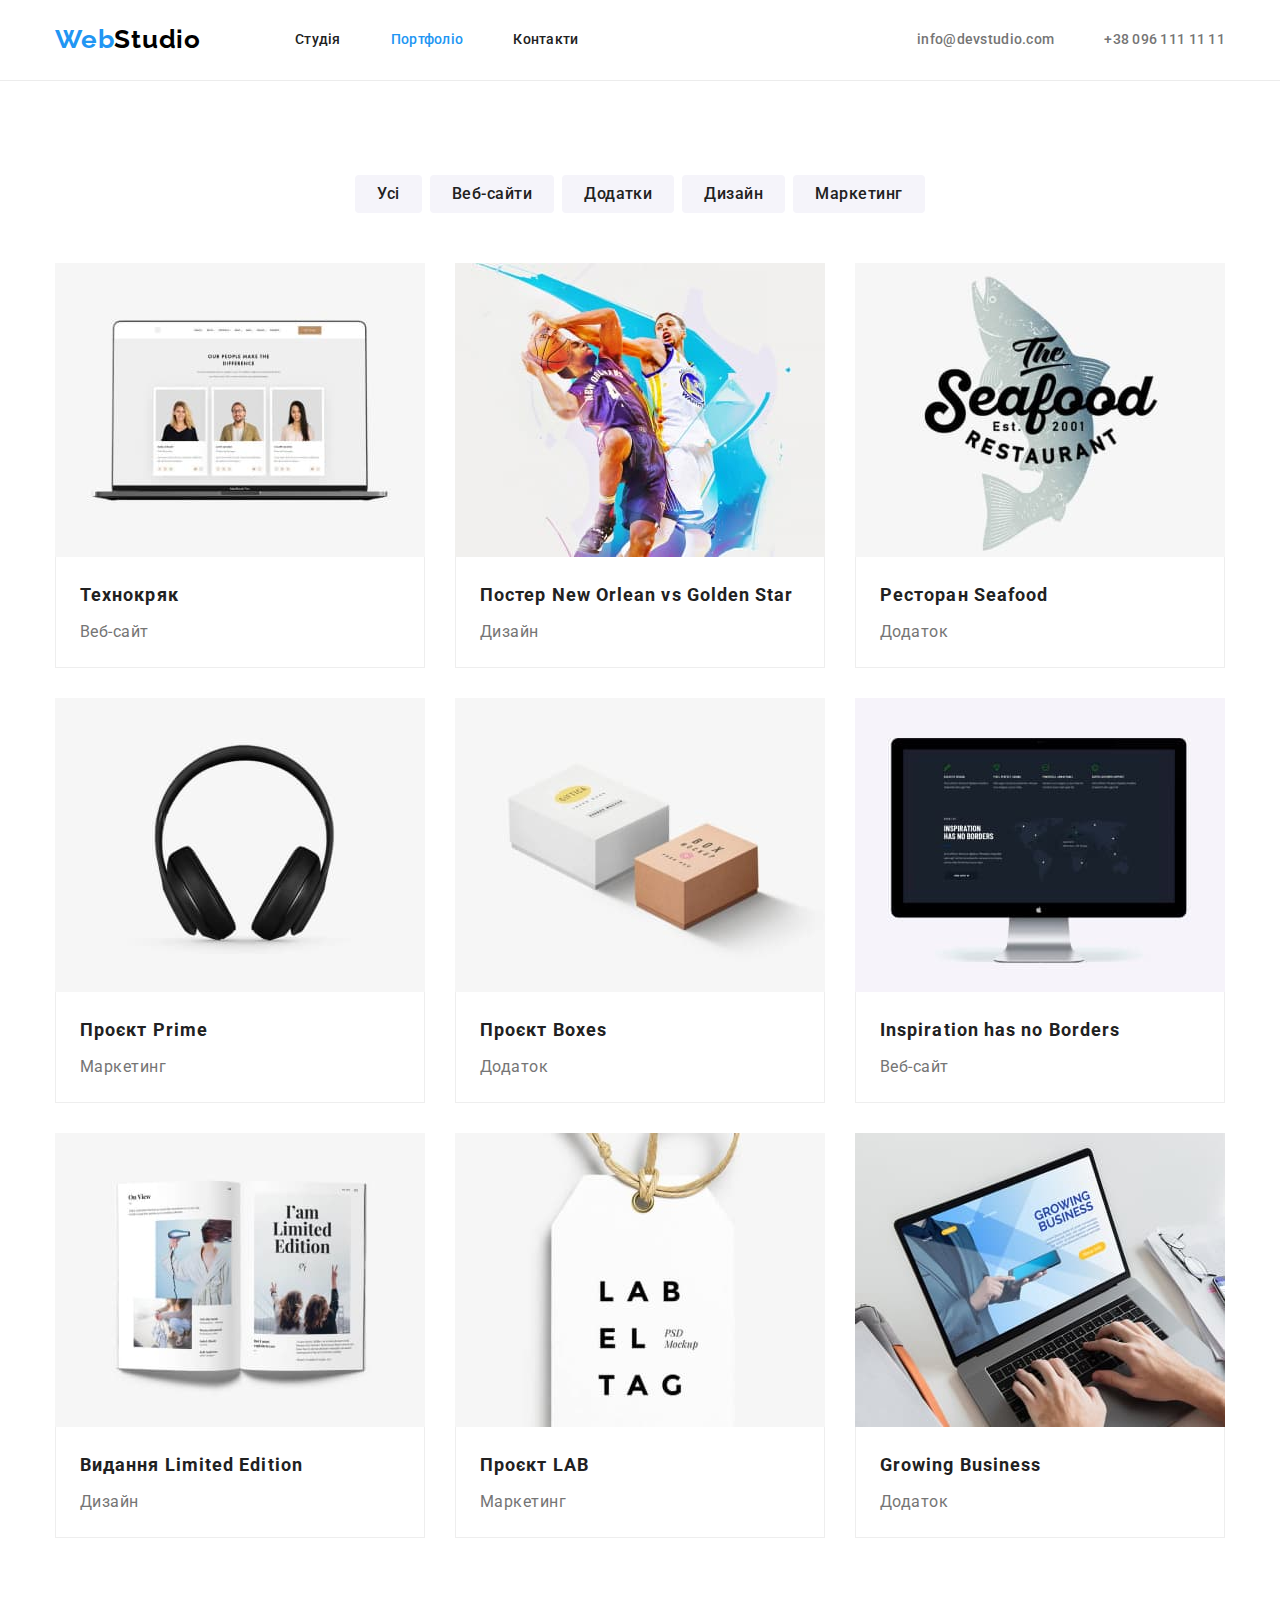
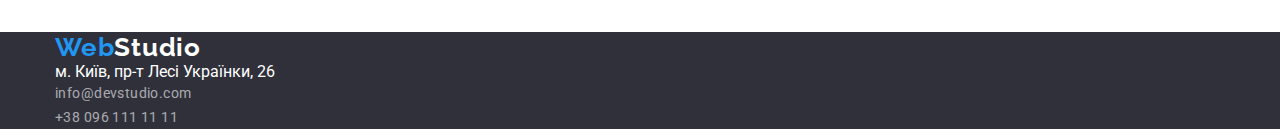
==== portfolio.html @ 19984848 "add flex, margin, padding" ====
<!DOCTYPE html>
<html lang="uk">
  <head>
    <meta charset="UTF-8" />
    <meta http-equiv="X-UA-Compatible" content="IE=edge" />
    <meta name="viewport" content="width=device-width, initial-scale=1.0" />
    <link rel="preconnect" href="https://fonts.googleapis.com" />
    <link rel="preconnect" href="https://fonts.gstatic.com" crossorigin />
    <link
      href="https://fonts.googleapis.com/css2?family=Raleway:wght@700&family=Roboto:wght@400;500;700;900&display=swap"
      rel="stylesheet"
    />
    <link
      rel="stylesheet"
      href="https://cdnjs.cloudflare.com/ajax/libs/modern-normalize/1.1.0/modern-normalize.min.css"
    />
    <link rel="stylesheet" href="./css/styles.css" />
    <title>Студія</title>
  </head>
  <body>
    <!--Шапка сайта-->
    <header class="page-header">
      <div class="container nav-contacts">
        <nav class="main-nav">
          <a href="./index.html" lang="en" class="logo link">
            Web<span class="logo-header">Studio</span>
          </a>
          <ul class="header-nav header-text list">
            <li>
              <a href="./index.html" class="link"> Студія </a>
            </li>
            <li>
              <a href="./portfolio.html" class="link current"> Портфоліо </a>
            </li>
            <li>
              <a href="#" class="link"> Контакти </a>
            </li>
          </ul>
        </nav>
        <!-- Контакти -->
        <ul class="header-contacts header-text list">
          <li>
            <a href="mailto:info@devstudio.com" lang="en" class="link"
              >info@devstudio.com
            </a>
          </li>
          <li>
            <a href="tel:+380961111111" class="link"> +38 096 111 11 11 </a>
          </li>
        </ul>
      </div>
    </header>
    <!--buttons-->
    <section class="section-padding">
      <div class="container">
        <h1 class="visually-hidden">Portfolio</h1>
        <ul class="btn-list list">
          <li>
            <button type="button" class="button">Усі</button>
          </li>
          <li>
            <button type="button" class="button">Веб-сайти</button>
          </li>
          <li>
            <button type="button" class="button">Додатки</button>
          </li>
          <li>
            <button type="button" class="button">Дизайн</button>
          </li>
          <li>
            <button type="button" class="button">Маркетинг</button>
          </li>
        </ul>
        <!-- galery -->
        <ul class="galery list">
          <li class="galery-card">
            <a href="#" class="link">
              <img
                src="./images/images-portfolio/technocrack.jpg"
                alt="сторінка сайта Технокряк"
                width="370"
              />
              <div class="galery-text-block">
                <h2 class="galery-top-text">Технокряк</h2>
                <p class="galery-text">Веб-сайт</p>
              </div>
            </a>
          </li>
          <li class="galery-card">
            <a href="#" class="link">
              <img
                src="./images/images-portfolio/new-orlean-vs-golden-star.jpg"
                alt="Два хлопця грають в баскетбол"
                width="370"
              />
              <div class="galery-text-block">
                <h2 class="galery-top-text">
                  Постер <span lang="en">New Orlean vs Golden Star</span>
                </h2>
                <p class="galery-text">Дизайн</p>
              </div>
            </a>
          </li>
          <li class="galery-card">
            <a href="#" class="link">
              <img
                src="./images/images-portfolio/seafood.jpg"
                alt="Логотип ресторану Сіфуд"
                width="370"
              />
              <div class="galery-text-block">
                <h2 class="galery-top-text">
                  Ресторан <span lang="en">Seafood</span>
                </h2>
                <p class="galery-text">Додаток</p>
              </div>
            </a>
          </li>
          <li class="galery-card">
            <a href="#" class="link">
              <img
                src="./images/images-portfolio/prime.jpg"
                alt="навушники"
                width="370"
              />
              <div class="galery-text-block">
                <h2 class="galery-top-text">
                  Проєкт <span lang="en">Prime</span>
                </h2>
                <p class="galery-text">Маркетинг</p>
              </div>
            </a>
          </li>
          <li class="galery-card">
            <a href="#" class="link">
              <img
                src="./images/images-portfolio/boxes.jpg"
                alt="Дві коробки, біла і коричнева"
                width="370"
              />
              <div class="galery-text-block">
                <h2 class="galery-top-text">
                  Проєкт <span lang="en">Boxes</span>
                </h2>
                <p class="galery-text">Додаток</p>
              </div>
            </a>
          </li>
          <li class="galery-card">
            <a href="#" class="link">
              <img
                src="./images/images-portfolio/inspiration-has-no-borders.jpg"
                alt="На моніторі зображена карта світу і перелічені сильні якості команди"
                width="370"
              />
              <div class="galery-text-block">
                <h2 class="galery-top-text" lang="en">
                  Inspiration has no Borders
                </h2>
                <p class="galery-text">Веб-сайт</p>
              </div>
            </a>
          </li>
          <li class="galery-card">
            <a href="#" class="link">
              <img
                src="./images/images-portfolio/limited-edition.jpg"
                alt="Розгорнутий журнал"
                width="370"
              />
              <div class="galery-text-block">
                <h2 class="galery-top-text">
                  Видання <span lang="en">Limited Edition</span>
                </h2>
                <p class="galery-text">Дизайн</p>
              </div>
            </a>
          </li>
          <li class="galery-card">
            <a href="#" class="link">
              <img
                src="./images/images-portfolio/lab.jpg"
                alt="Етикетка ЛАБ ЕЛ ТЕГ"
                width="370"
              />
              <div class="galery-text-block">
                <h2 class="galery-top-text">
                  Проєкт <span lang="en">LAB</span>
                </h2>
                <p class="galery-text">Маркетинг</p>
              </div>
            </a>
          </li>
          <li class="galery-card">
            <a href="#" class="link">
              <img
                src="./images/images-portfolio/growing-business.jpg"
                alt="Відкритий ноутбук. На екрані відкритий сайт з заставкою додатка"
                width="370"
              />
              <div class="galery-text-block">
                <h2 class="galery-top-text" lang="en">Growing Business</h2>
                <p class="galery-text">Додаток</p>
              </div>
            </a>
          </li>
        </ul>
      </div>
    </section>
    <!--Підвал-->
    <footer class="footer">
      <div class="container">
        <a href="./index.html" lang="en" class="logo link">
          Web<span class="logo-footer">Studio</span>
        </a>
        <address>
          <ul class="list">
            <li>
              <a
                class="address-link section-list-text"
                href="https://goo.gl/maps/oZFCVHEpmyyT5ziX9"
                target="_blank"
                rel="noopener noreferrer nofollow"
              >
                м. Київ, пр-т Лесі Українки, 26
              </a>
            </li>
            <li>
              <a
                href="mailto:info@devstudio.com"
                lang="en"
                class="footer-contacts section-list-text link"
              >
                info@devstudio.com
              </a>
            </li>
            <li>
              <a
                href="tel:+380961111111"
                class="footer-contacts section-list-text link"
              >
                +38 096 111 11 11
              </a>
            </li>
          </ul>
        </address>
      </div>
    </footer>
  </body>
</html>
---- css/styles.css ----
:root {
  --primary-text-color: #757575;
  --title-text-color: #212121;
  --accent-color: #2196f3;
  --hero-btn-hover-color: #188ce8;
  --header-border-color: #ececec;
  --logo-header-color: #000000;
  --primbg-secondbtn-logofooter-address-color: #ffffff;
  --secondary-bg-color: #f5f4fa;
  --hero-footer-bg: #2f303a;
  --main-font: "Roboto", sans-serif;
}

html {
  box-sizing: border-box;
}

*,
*::before,
*::after {
  box-sizing: inherit;
}

body {
  margin: 0px;
  background-color: var(--primbg-secondbtn-logofooter-address-color);
  color: var(--primary-text-color);
  font-family: var(--main-font);
}

p,
h1,
h2,
h3,
h4,
h5,
h6 {
  margin: 0;
}

ul,
ol {
  margin: 0;
  padding-left: 0;
  list-style: none;
}

a {
  color: currentColor;
  text-decoration: none;
  font-style: normal;
}

img {
  display: block;
  max-width: 100%;
  height: auto;
}

.container {
  width: 1200px;
  padding-left: 15px;
  padding-right: 15px;
  margin-top: 0;
  margin-bottom: 0;
  margin-left: auto;
  margin-right: auto;
}

.list {
  margin: 0;
  padding: 0;
  list-style: none;
}

.link {
  text-decoration: none;
}

/* -------------header-------------- */

.page-header {
  border-bottom: 1px solid var(--header-border-color);
}

.nav-contacts {
  display: flex;
  align-items: center;
  justify-content: space-between;
}

.main-nav {
  display: flex;
}

.logo {
  padding-top: 24px;
  padding-bottom: 24px;
  margin-right: 94px;
  color: var(--accent-color);
  font-family: "Raleway", sans-serif;
  font-weight: 700;
  font-size: 26px;
  line-height: 1.19;
  letter-spacing: 0.03em;
}

.logo-header {
  color: var(--logo-header-color);
}

.header-text {
  gap: 50px;
  font-weight: 500;
  font-size: 14px;
  line-height: 1.14;
  letter-spacing: 0.02em;
}

.header-nav {
  display: flex;
}

.header-nav .link {
  display: block;
  padding-top: 32px;
  padding-bottom: 32px;
  color: var(--title-text-color);
}

.header-contacts {
  display: flex;
}

.header-contacts .link {
  display: block;
  gap: 50px;
  padding-top: 32px;
  padding-bottom: 32px;
  color: var(--primary-text-color);
}

.header-nav .link:hover,
.header-contacts .link:hover,
.header-nav .link:focus,
.header-contacts .link:focus {
  color: var(--accent-color);
}

.header-nav .link.current {
  color: var(--accent-color);
}

/* ---------------hero---------------- */

.hero {
  background-color: var(--hero-footer-bg);
  text-align: center;
}

.hero-title {
  margin-top: 0;
  margin-bottom: 30px;
  margin-left: auto;
  margin-right: auto;
  font-weight: 900;
  font-size: 44px;
  line-height: 1.36;
  letter-spacing: 0.06em;
  text-transform: uppercase;
  text-align: center;
  color: var(--primbg-secondbtn-logofooter-address-color);
  width: 696px;
}

.hero-btn {
  display: inline-block;
  padding: 10px 32px;
  min-width: auto;
  font-family: inherit;
  font-weight: 700;
  font-size: 16px;
  line-height: 1.88;
  letter-spacing: 0.06em;
  background-color: var(--accent-color);
  color: var(--primbg-secondbtn-logofooter-address-color);
  cursor: pointer;
  box-shadow: 0px 4px 4px rgba(0, 0, 0, 0.15);
  border-radius: 4px;
  border: none;
}

.hero-btn:hover,
.hero-btn:focus {
  background: var(--hero-btn-hover-color);
  box-shadow: 0px 4px 4px rgba(0, 0, 0, 0.15);
}

/* ----------------Переваги------------- */

.advantages {
  padding-top: 94px;
  margin-bottom: 0;
  margin-left: auto;
  margin-right: auto;
}

.visually-hidden {
  position: absolute;
  white-space: nowrap;
  width: 1px;
  height: 1px;
  overflow: hidden;
  border: 0;
  padding: 0;
  clip: rect(0 0 0 0);
  clip-path: inset(50%);
  margin: -1px;
}

.feature-list {
  display: flex;
  gap: 30px;
}

.feature-item {
  width: 270px;
}

.feature-list .title {
  margin-bottom: 10px;
  margin-top: 0;
  font-weight: 700;
  font-size: 14px;
  line-height: 1.14;
  letter-spacing: 0.03em;
  text-transform: uppercase;
  color: var(--title-text-color);
}

.advantages-list-text {
  margin: 0;
  font-size: 14px;
  line-height: 1.71;
  letter-spacing: 0.03em;
}

/* ----------------sections------------------- */

.section-title {
  margin-top: 0;
  margin-bottom: 50px;
  font-weight: 700;
  font-size: 36px;
  line-height: 1.17;
  text-align: center;
  letter-spacing: 0.03em;
  color: var(--title-text-color);
}

.section-padding {
  padding-top: 94px;
  padding-bottom: 94px;
}

/* -------------Діяльність--------------- */

/* --------------Команда--------------- */

.staff {
  background-color: var(--secondary-bg-color);
}

.staff-list {
  display: flex;
}

.staff-card:not(:last-child) {
  margin-right: 30px;
}

.staff-card {
  flex-basis: 100% / 4;
  background: var(--primbg-secondbtn-logofooter-address-color);
  box-shadow: 0px 1px 3px rgba(0, 0, 0, 0.12), 0px 1px 1px rgba(0, 0, 0, 0.14),
    0px 2px 1px rgba(0, 0, 0, 0.2);
  border-radius: 0px 0px 4px 4px;
}

.staff-text-block {
  padding-top: 30px;
  padding-bottom: 30px;
  padding-left: auto;
  padding-right: auto;
}

.staff-list .title {
  margin-bottom: 10px;
  font-weight: 500;
  font-size: 16px;
  line-height: 1.19;
  text-align: center;
  letter-spacing: 0.03em;
  color: var(--title-text-color);
}

.staff-list-text {
  font-size: 16px;
  line-height: 1.19;
  text-align: center;
  letter-spacing: 0.03em;
  color: var(--primary-text-color);
}

/* ------------------footer----------------- */

.footer {
  background-color: var(--hero-footer-bg);
}

.logo-footer {
  color: var(--primbg-secondbtn-logofooter-address-color);
}

.address-link {
  color: var(--primbg-secondbtn-logofooter-address-color);
}

.footer-contacts {
  color: rgba(255, 255, 255, 0.6);
  font-style: normal;
  font-size: 14px;
  line-height: 1.71;
  letter-spacing: 0.03em;
}

.address-link:hover,
.footer-contacts:hover,
.footer-contacts:focus {
  color: var(--accent-color);
}

/* -------------PORTFOLIO------------- */
/* -------------button-------------- */

.btn-list {
  display: flex;
  justify-content: center;
  gap: 8px;
  margin-top: 0;
  margin-bottom: 50px;
}

.button {
  padding: 6px 22px;
  min-width: auto;
  display: inline-block;
  font-family: inherit;
  color: var(--title-text-color);
  background-color: var(--secondary-bg-color);
  cursor: pointer;
  font-weight: 500;
  font-size: 16px;
  line-height: 1.63;
  text-align: center;
  letter-spacing: 0.03em;
  border-radius: 4px;
  border: none;
}

.button:hover,
.button:focus {
  color: var(--primbg-secondbtn-logofooter-address-color);
  background-color: var(--accent-color);
}

/* -------------galery-------------- */

.galery {
  display: flex;
  flex-wrap: wrap;
  margin-right: -30px;
  margin-bottom: -30px;
}

.galery-card {
  margin-right: 30px;
  margin-bottom: 30px;
}

.galery-text-block {
  padding-top: 20px;
  padding-bottom: 20px;
  padding-left: 24px;
  padding-right: 24px;
  border-right: 1px solid #eeeeee;
  border-bottom: 1px solid #eeeeee;
  border-left: 1px solid #eeeeee;
}

.galery-top-text {
  margin-bottom: 4px;
  font-weight: 700;
  font-size: 18px;
  line-height: 2;
  letter-spacing: 0.06em;
  color: var(--title-text-color);
}
.galery-text {
  font-size: 16px;
  line-height: 1.88;
  letter-spacing: 0.03em;
  color: var(--primary-text-color);
}
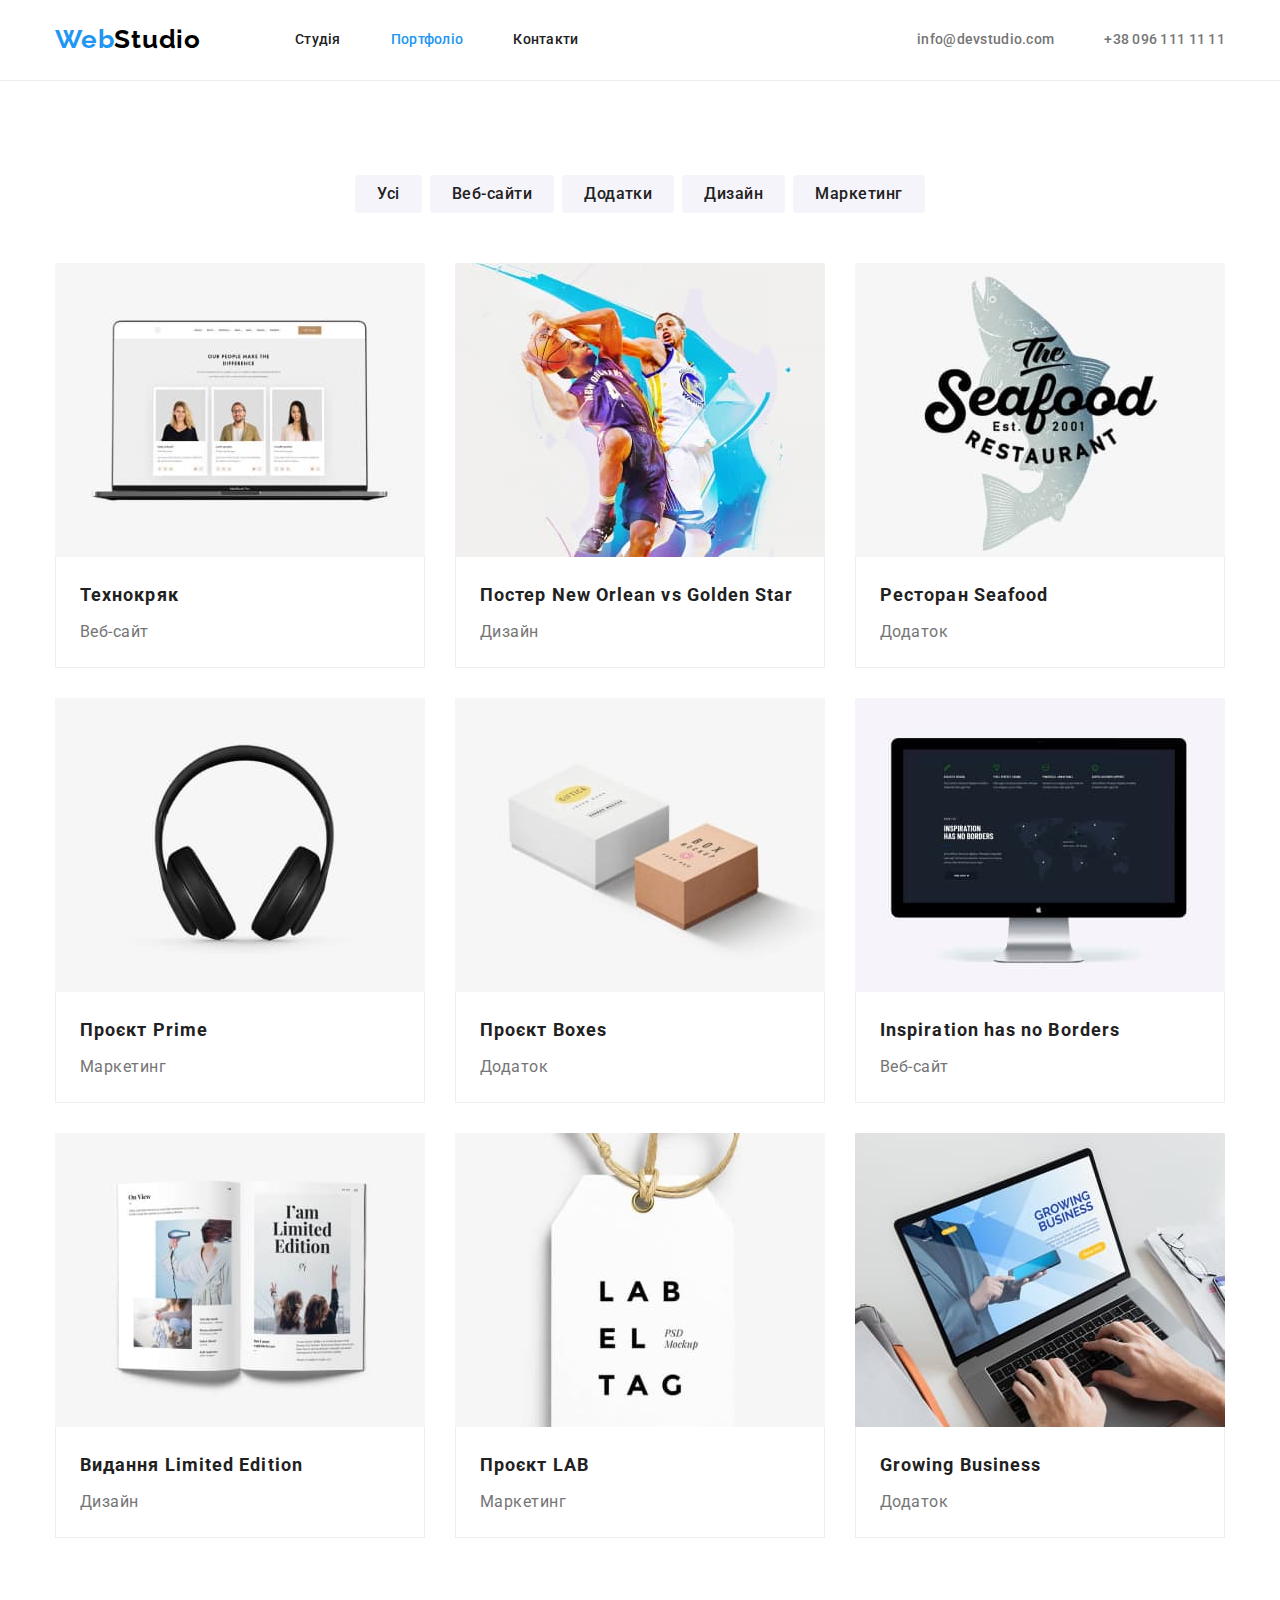
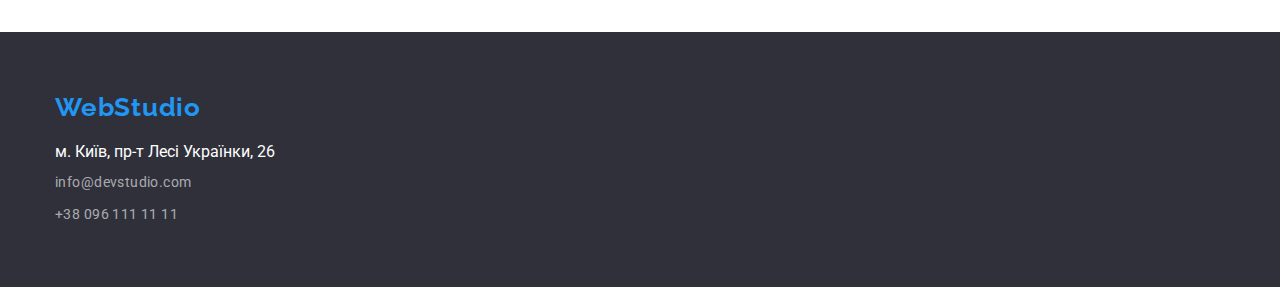
==== commit 25c8fbc0: "add padding to hero and footer, add margin to footer contacts, add flax-basis calc to galery" ====
--- a/portfolio.html
+++ b/portfolio.html
@@ -22,8 +22,8 @@
     <header class="page-header">
       <div class="container nav-contacts">
         <nav class="main-nav">
-          <a href="./index.html" lang="en" class="logo link">
-            Web<span class="logo-header">Studio</span>
+          <a href="./index.html" lang="en" class="logo logo-header link">
+            Web<span class="logo-color-header">Studio</span>
           </a>
           <ul class="header-nav header-text list">
             <li>
@@ -210,12 +210,12 @@
     <!--Підвал-->
     <footer class="footer">
       <div class="container">
-        <a href="./index.html" lang="en" class="logo link">
+        <a href="./index.html" lang="en" class="logo logo-footer link">
           Web<span class="logo-footer">Studio</span>
         </a>
         <address>
           <ul class="list">
-            <li>
+            <li class="footer-list">
               <a
                 class="address-link section-list-text"
                 href="https://goo.gl/maps/oZFCVHEpmyyT5ziX9"
@@ -225,7 +225,7 @@
                 м. Київ, пр-т Лесі Українки, 26
               </a>
             </li>
-            <li>
+            <li class="footer-list">
               <a
                 href="mailto:info@devstudio.com"
                 lang="en"
@@ -234,7 +234,7 @@
                 info@devstudio.com
               </a>
             </li>
-            <li>
+            <li class="footer-list">
               <a
                 href="tel:+380961111111"
                 class="footer-contacts section-list-text link"
--- a/css/styles.css
+++ b/css/styles.css
@@ -94,9 +94,7 @@
 }
 
 .logo {
-  padding-top: 24px;
-  padding-bottom: 24px;
-  margin-right: 94px;
+  display: inline-block;
   color: var(--accent-color);
   font-family: "Raleway", sans-serif;
   font-weight: 700;
@@ -106,6 +104,12 @@
 }
 
 .logo-header {
+  padding-top: 24px;
+  padding-bottom: 24px;
+  margin-right: 94px;
+}
+
+.logo-color-header {
   color: var(--logo-header-color);
 }
 
@@ -154,6 +158,8 @@
 /* ---------------hero---------------- */
 
 .hero {
+  padding-top: 200px;
+  padding-bottom: 200px;
   background-color: var(--hero-footer-bg);
   text-align: center;
 }
@@ -315,11 +321,21 @@
 /* ------------------footer----------------- */
 
 .footer {
+  padding-top: 60px;
+  padding-bottom: 60px;
   background-color: var(--hero-footer-bg);
 }
 
 .logo-footer {
+  padding-bottom: 20px;
+}
+
+.logo-color-footer {
   color: var(--primbg-secondbtn-logofooter-address-color);
+}
+
+.footer-list:not(:last-child) {
+  margin-bottom: 9px;
 }
 
 .address-link {
@@ -384,6 +400,7 @@
 }
 
 .galery-card {
+  flex-basis: calc(100% / 3 - 30px);
   margin-right: 30px;
   margin-bottom: 30px;
 }
